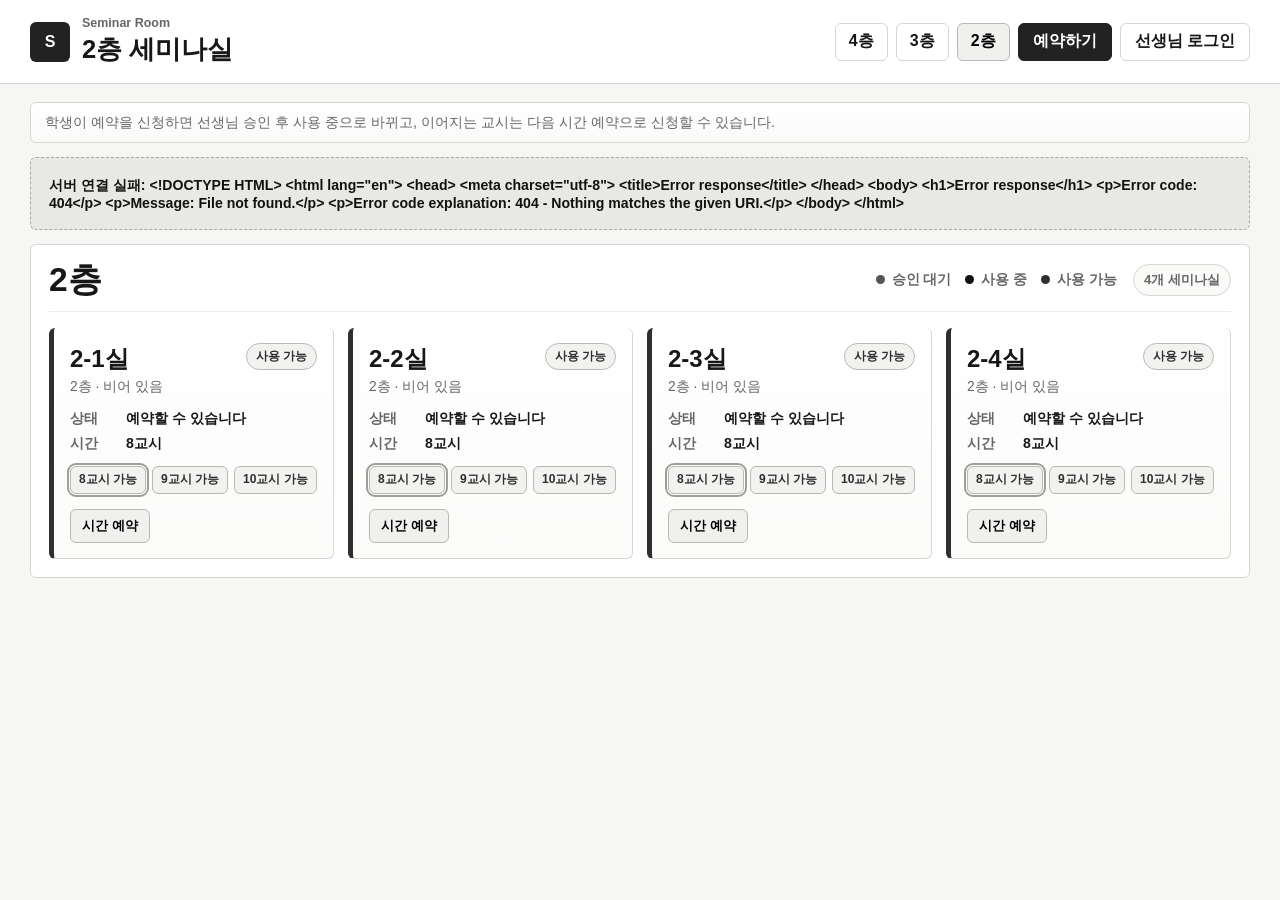
==== html/floor-2.html @ dc7cdc31 "세미나 프로젝트 프로토타입" ====
<!doctype html>
<html lang="ko">
  <head>
    <meta charset="utf-8" />
    <meta name="viewport" content="width=device-width, initial-scale=1" />
    <title>2층 세미나실</title>
    <link rel="stylesheet" href="../css/styles.css" />
  </head>
  <body data-page="floor" data-floor="2">
    <div class="app-shell">
      <header class="site-header">
        <div class="brand">
          <span class="brand-mark">S</span>
          <div>
            <p>Seminar Room</p>
            <h1>2층 세미나실</h1>
          </div>
        </div>
        <nav class="header-actions" aria-label="주요 기능">
          <a class="nav-link" href="index.html">4층</a>
          <a class="nav-link" href="floor-3.html">3층</a>
          <a class="nav-link active" href="floor-2.html">2층</a>
          <button id="openReservationButton" type="button">예약하기</button>
          <button id="openLoginButton" class="secondary" type="button">
            선생님 로그인
          </button>
        </nav>
      </header>

      <main class="main-layout">
        <section class="status-toolbar" aria-label="상태 안내">
          <p>
            학생이 예약을 신청하면 선생님 승인 후 사용 중으로 바뀌고, 이어지는
            교시는 다음 시간 예약으로 신청할 수 있습니다.
          </p>
        </section>

        <section
          id="floorGrid"
          class="floor-grid"
          aria-label="2층 세미나실"
        ></section>
      </main>
    </div>

    <dialog id="reservationDialog" class="dialog">
      <form id="reservationForm" class="dialog-panel">
        <div class="dialog-heading">
          <div>
            <p>Reservation</p>
            <h2>세미나실 예약</h2>
          </div>
          <button
            id="closeReservationButton"
            class="icon-button"
            type="button"
            aria-label="닫기"
          >
            x
          </button>
        </div>
        <label>
          사용 교시
          <select id="periodSelect" required></select>
        </label>
        <label>
          세미나실
          <select id="roomSelect" required></select>
        </label>
        <label>
          학생 이름
          <input
            id="studentInput"
            type="text"
            placeholder="예: 김민준"
            required
            autocomplete="off"
          />
        </label>
        <label>
          사유
          <input
            id="reasonInput"
            type="text"
            placeholder="예: 팀 프로젝트 회의"
            required
            autocomplete="off"
          />
        </label>
        <button type="submit">예약 신청하기</button>
        <p id="formMessage" class="form-message" role="status"></p>
      </form>
    </dialog>

    <dialog id="loginDialog" class="dialog">
      <form id="loginForm" class="dialog-panel">
        <div class="dialog-heading">
          <div>
            <p>Teacher Access</p>
            <h2>선생님 로그인</h2>
          </div>
          <button
            id="closeLoginButton"
            class="icon-button"
            type="button"
            aria-label="닫기"
          >
            x
          </button>
        </div>
        <label>
          교사 이름
          <input
            id="teacherName"
            type="text"
            autocomplete="username"
            placeholder="이름을 입력하세요"
            required
          />
        </label>
        <label>
          비밀번호
          <input
            id="teacherPassword"
            type="password"
            autocomplete="current-password"
            placeholder="비밀번호를 입력하세요"
            required
          />
        </label>
        <button type="submit">로그인</button>
        <p id="loginError" class="error" role="alert"></p>
      </form>
    </dialog>

    <template id="floorTemplate">
      <section class="floor-section">
        <div class="floor-heading">
          <h2></h2>
          <span></span>
        </div>
        <div class="room-grid"></div>
      </section>
    </template>

    <template id="roomCardTemplate">
      <article class="room-card">
        <div class="room-card-top">
          <div>
            <h3></h3>
            <p class="room-subtitle"></p>
          </div>
          <span class="status-pill"></span>
        </div>
        <dl class="room-details"></dl>
        <div class="card-actions"></div>
      </article>
    </template>

    <script src="../js/app.js"></script>
  </body>
</html>
---- css/styles.css ----
:root {
  color-scheme: light;
  --bg: #f6f6f4;
  --panel: #ffffff;
  --text: #171717;
  --subtext: #666666;
  --border: #d6d6d3;
  --border-soft: #ececea;
  --blue: #222222;
  --blue-dark: #000000;
  --green: #2f2f2f;
  --orange: #555555;
  --red: #111111;
  --green-bg: #f2f2f0;
  --orange-bg: #eeeeec;
  --red-bg: #e8e8e5;
  font-family: "Malgun Gothic", "Apple SD Gothic Neo", "Segoe UI", sans-serif;
}

* {
  box-sizing: border-box;
}

body {
  min-height: 100vh;
  margin: 0;
  background: var(--bg);
  color: var(--text);
}

button,
input,
select {
  font: inherit;
}

button {
  min-height: 38px;
  border: 1px solid var(--blue);
  border-radius: 6px;
  background: var(--blue);
  color: #ffffff;
  padding: 0 14px;
  font-weight: 700;
  cursor: pointer;
}

button:hover {
  background: var(--blue-dark);
}

button.secondary {
  border-color: var(--border);
  background: #ffffff;
  color: var(--text);
}

button.danger {
  border-color: var(--red);
  background: var(--red);
}

h1,
h2,
h3,
p {
  margin-top: 0;
}

.app-shell {
  min-height: 100vh;
}

.site-header {
  min-height: 76px;
  display: flex;
  align-items: center;
  justify-content: space-between;
  gap: 18px;
  border-bottom: 1px solid var(--border);
  background: #ffffff;
  padding: 16px 30px;
}

.brand {
  display: flex;
  align-items: center;
  gap: 12px;
}

.brand-mark {
  width: 40px;
  height: 40px;
  display: grid;
  place-items: center;
  border-radius: 6px;
  background: var(--blue);
  color: #ffffff;
  font-size: 1rem;
  font-weight: 800;
}

.brand p,
.dialog-heading p,
.teacher-panel-top p {
  margin-bottom: 2px;
  color: var(--subtext);
  font-size: 0.78rem;
  font-weight: 700;
}

.brand h1,
.dialog-heading h2,
.teacher-panel-top h2 {
  margin-bottom: 0;
}

.brand h1 {
  font-size: 1.6rem;
}

.header-actions {
  display: flex;
  flex-wrap: wrap;
  justify-content: flex-end;
  gap: 8px;
}

.nav-link {
  min-height: 38px;
  display: inline-flex;
  align-items: center;
  border: 1px solid var(--border);
  border-radius: 6px;
  background: #ffffff;
  color: var(--text);
  padding: 0 13px;
  text-decoration: none;
  font-weight: 700;
}

.nav-link.active {
  border-color: #b8b8b4;
  background: #f0f0ee;
  color: var(--blue-dark);
}

.main-layout {
  display: block;
  gap: 14px;
  padding: 18px 30px 26px;
}

.status-toolbar {
  border: 1px solid var(--border);
  border-radius: 6px;
  background: linear-gradient(180deg, #ffffff 0%, #fafaf9 100%);
  padding: 10px 14px;
  margin-bottom: 14px;
}

.status-toolbar p {
  margin-bottom: 0;
  color: var(--subtext);
  font-size: 0.9rem;
}

.floor-grid {
  display: grid;
  gap: 14px;
}

.floor-section {
  display: block;
  border: 1px solid var(--border);
  border-radius: 6px;
  background: var(--panel);
  padding: 18px;
}

.floor-heading {
  display: flex;
  align-items: center;
  gap: 16px;
  border-bottom: 1px solid var(--border-soft);
  padding-bottom: 14px;
  margin-bottom: 16px;
}

.floor-heading h2 {
  margin-bottom: 0;
  font-size: 2.1rem;
  line-height: 1;
}

.floor-heading > span {
  width: fit-content;
  border: 1px solid var(--border);
  border-radius: 999px;
  background: #fafaf9;
  color: var(--subtext);
  padding: 6px 10px;
  font-size: 0.82rem;
  font-weight: 700;
}

.floor-status-list {
  display: flex;
  gap: 14px;
  margin-left: auto;
}

.floor-status-list span {
  display: inline-flex;
  align-items: center;
  gap: 7px;
  color: var(--subtext);
  font-size: 0.86rem;
  font-weight: 700;
}

.dot {
  width: 9px;
  height: 9px;
  border-radius: 50%;
}

.dot.available {
  background: var(--green);
}

.dot.pending {
  background: var(--orange);
}

.dot.reserved,
.dot.unavailable {
  background: var(--red);
}

.room-grid {
  display: grid;
  grid-template-columns: repeat(auto-fit, minmax(220px, 1fr));
  align-items: stretch;
  gap: 14px;
}

.room-card {
  display: grid;
  grid-template-rows: auto auto auto;
  gap: 13px;
  min-height: 0;
  border: 1px solid var(--border);
  border-left: 5px solid var(--green);
  border-top: 0;
  border-radius: 6px;
  background: linear-gradient(180deg, #ffffff 0%, #fbfbfa 100%);
  padding: 15px 16px;
}

.room-card.pending {
  border-left-color: var(--orange);
}

.room-card.reserved,
.room-card.using,
.room-card.unavailable {
  border-left-color: var(--red);
}

.room-card-top {
  display: flex;
  align-items: flex-start;
  justify-content: space-between;
  gap: 10px;
}

.room-card h3 {
  margin-bottom: 3px;
  font-size: 1.5rem;
}

.room-subtitle {
  margin-bottom: 0;
  color: var(--subtext);
  font-size: 0.86rem;
}

.status-pill {
  display: inline-flex;
  align-items: center;
  min-height: 27px;
  border: 1px solid #b8b8b4;
  border-radius: 999px;
  background: var(--green-bg);
  color: var(--green);
  padding: 0 9px;
  font-size: 0.78rem;
  font-weight: 800;
  white-space: nowrap;
}

.status-pill.pending {
  border-color: #c8c8c3;
  background: var(--orange-bg);
  color: var(--orange);
}

.status-pill.reserved,
.status-pill.using,
.status-pill.unavailable {
  border-color: #a8a8a4;
  background: var(--red-bg);
  color: var(--red);
}

.room-details {
  display: grid;
  grid-template-columns: 48px 1fr;
  gap: 6px 8px;
  margin: 0;
  font-size: 0.88rem;
}

.room-details dt {
  color: var(--subtext);
  font-weight: 700;
}

.room-details dd {
  min-width: 0;
  margin: 0;
  overflow-wrap: anywhere;
  font-weight: 700;
}

.period-summary {
  display: flex;
  flex-wrap: wrap;
  gap: 6px;
}

.period-chip {
  min-height: 28px;
  display: inline-flex;
  align-items: center;
  justify-content: center;
  border: 1px solid var(--border);
  border-radius: 6px;
  background: #fafaf9;
  color: var(--subtext);
  padding: 0 8px;
  font-size: 0.75rem;
  font-weight: 700;
  white-space: nowrap;
}

.period-chip.available {
  border-color: #b8b8b4;
  background: var(--green-bg);
  color: var(--green);
}

.period-chip.pending,
.period-chip.reserved {
  border-color: #c8c8c3;
  background: var(--orange-bg);
  color: var(--orange);
}

.period-chip.using,
.period-chip.unavailable {
  border-color: #a8a8a4;
  background: var(--red-bg);
  color: var(--red);
}

.period-chip.active {
  outline: 2px solid #9f9f9a;
  outline-offset: 1px;
}

.card-actions {
  display: flex;
  flex-wrap: wrap;
  gap: 7px;
  margin-top: 2px;
}

.card-actions button {
  min-height: 34px;
  border-color: var(--border);
  background: #ffffff;
  color: var(--text);
  padding: 0 11px;
  font-size: 0.84rem;
}

.card-actions button:first-child {
  border-color: #b8b8b4;
  background: #f0f0ee;
  color: var(--blue-dark);
}

.dialog {
  width: min(440px, calc(100% - 28px));
  border: 0;
  padding: 0;
  background: transparent;
}

.dialog::backdrop {
  background: rgb(0 0 0 / 35%);
}

.dialog-panel {
  display: grid;
  gap: 13px;
  border: 1px solid var(--border);
  border-radius: 8px;
  background: #ffffff;
  padding: 18px;
}

.dialog-heading,
.teacher-panel-top {
  display: flex;
  align-items: flex-start;
  justify-content: space-between;
  gap: 12px;
}

.icon-button {
  width: 32px;
  min-height: 32px;
  border-color: var(--border);
  background: #ffffff;
  color: var(--text);
  padding: 0;
}

label {
  display: grid;
  gap: 6px;
  color: var(--subtext);
  font-size: 0.88rem;
  font-weight: 700;
}

input,
select {
  width: 100%;
  min-height: 40px;
  border: 1px solid var(--border);
  border-radius: 6px;
  background: #ffffff;
  color: var(--text);
  padding: 0 10px;
  outline: none;
}

input:focus,
select:focus {
  border-color: var(--blue);
  box-shadow: 0 0 0 3px rgb(34 34 34 / 12%);
}

.error,
.form-message {
  min-height: 20px;
  margin: 0;
  font-size: 0.88rem;
  font-weight: 700;
}

.error {
  color: var(--red);
}

.teacher-layout {
  grid-template-rows: auto minmax(0, 1fr);
}

.teacher-panel {
  width: 100%;
  border: 1px solid var(--border);
  border-radius: 6px;
  background: #ffffff;
  padding: 16px;
}

body:not([data-page="teacher"]) .teacher-panel {
  position: fixed;
  right: 18px;
  bottom: 18px;
  z-index: 6;
  width: min(390px, calc(100% - 36px));
  max-height: min(620px, calc(100vh - 36px));
  overflow: auto;
}

.inbox {
  display: grid;
  gap: 10px;
  margin-top: 14px;
}

.notice {
  border: 1px solid var(--border);
  border-left: 4px solid var(--blue);
  border-radius: 6px;
  background: linear-gradient(180deg, #ffffff 0%, #fbfbfa 100%);
  padding: 12px;
}

.notice strong {
  display: block;
  margin-bottom: 4px;
}

.notice p {
  margin-bottom: 8px;
  line-height: 1.45;
}

.notice small {
  color: var(--subtext);
  font-weight: 700;
}

.notice-actions {
  display: flex;
  flex-wrap: wrap;
  gap: 7px;
  margin-top: 10px;
}

.notice-actions button {
  min-height: 34px;
  padding: 0 11px;
  font-size: 0.84rem;
}

.empty-state {
  border: 1px dashed var(--border);
  border-radius: 6px;
  background: #fafaf9;
  padding: 18px;
  color: var(--subtext);
  text-align: center;
}

.empty-state.error {
  border-color: #a8a8a4;
  background: var(--red-bg);
  color: var(--red);
  text-align: left;
}

.empty-state.empty {
  background: #ffffff;
}

.review-info .room-details {
  grid-template-columns: 80px 1fr;
  margin-bottom: 8px;
}

.review-info .room-details dd {
  white-space: nowrap;
  overflow: hidden;
  text-overflow: ellipsis;
}

.highlight-reason {
  border-left: 3px solid var(--blue);
  border-radius: 6px;
  background: #f0f0ee;
  color: var(--blue-dark);
  padding: 9px;
}

.review-actions {
  display: grid;
  gap: 13px;
}

.divider {
  border: 0;
  border-top: 1px solid var(--border);
  margin: 0;
}

.reject-form {
  display: grid;
  gap: 10px;
}

@media (max-width: 760px) {
  .site-header {
    align-items: stretch;
    flex-direction: column;
    padding: 14px 16px;
  }

  .header-actions {
    justify-content: flex-start;
  }

  .main-layout {
    padding: 14px 16px 22px;
  }

  .floor-section {
    padding: 14px;
  }

  .floor-heading {
    align-items: flex-start;
    flex-direction: column;
    gap: 10px;
  }

  .floor-status-list {
    flex-wrap: wrap;
    margin-left: 0;
  }

  .room-card-top {
    align-items: stretch;
    flex-direction: column;
  }

  .status-pill {
    width: fit-content;
  }
}
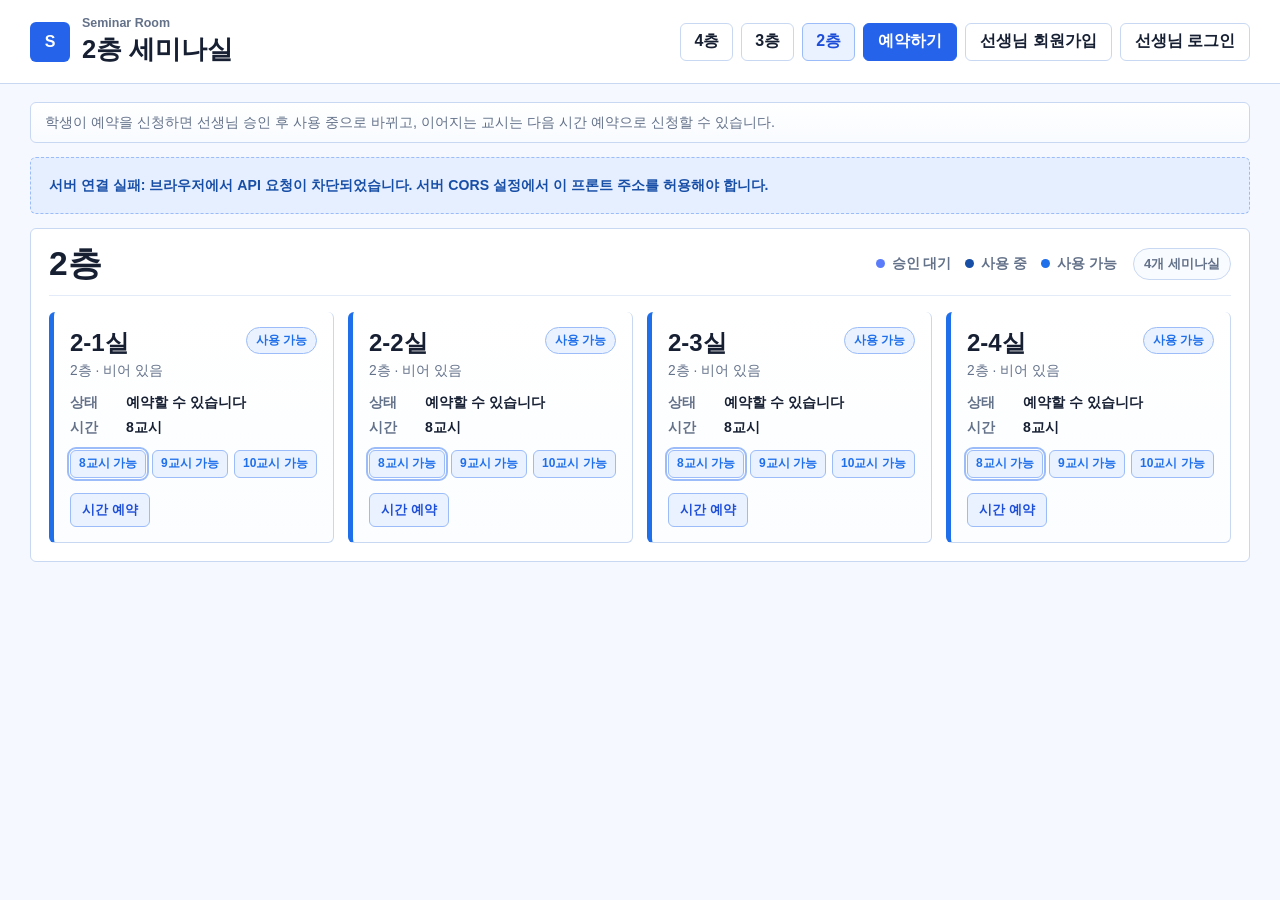
==== commit c0028716: "회원가입 기능 추가 및 파일 세분화" ====
--- a/html/floor-2.html
+++ b/html/floor-2.html
@@ -21,6 +21,9 @@
           <a class="nav-link" href="floor-3.html">3층</a>
           <a class="nav-link active" href="floor-2.html">2층</a>
           <button id="openReservationButton" type="button">예약하기</button>
+          <button id="openSignupButton" class="secondary" type="button">
+            선생님 회원가입
+          </button>
           <button id="openLoginButton" class="secondary" type="button">
             선생님 로그인
           </button>
@@ -129,7 +132,61 @@
           />
         </label>
         <button type="submit">로그인</button>
+        <button id="openSignupFromLoginButton" class="text-button" type="button">
+          선생님 회원가입
+        </button>
         <p id="loginError" class="error" role="alert"></p>
+      </form>
+    </dialog>
+
+    <dialog id="signupDialog" class="dialog">
+      <form id="signupForm" class="dialog-panel">
+        <div class="dialog-heading">
+          <div>
+            <p>Teacher Access</p>
+            <h2>선생님 회원가입</h2>
+          </div>
+          <button
+            id="closeSignupButton"
+            class="icon-button"
+            type="button"
+            aria-label="닫기"
+          >
+            x
+          </button>
+        </div>
+        <label>
+          교사 이름
+          <input
+            id="signupTeacherName"
+            type="text"
+            autocomplete="username"
+            placeholder="이름을 입력하세요"
+            required
+          />
+        </label>
+        <label>
+          선생님 가입 코드
+          <input
+            id="signupTeacherKey"
+            type="password"
+            autocomplete="off"
+            placeholder="백엔드에서 정한 가입 코드를 입력하세요"
+            required
+          />
+        </label>
+        <label>
+          사용할 비밀번호
+          <input
+            id="signupTeacherPassword"
+            type="password"
+            autocomplete="new-password"
+            placeholder="비밀번호를 입력하세요"
+            required
+          />
+        </label>
+        <button type="submit">회원가입</button>
+        <p id="signupMessage" class="form-message" role="status"></p>
       </form>
     </dialog>
 
@@ -157,6 +214,7 @@
       </article>
     </template>
 
-    <script src="../js/app.js"></script>
+    <script src="../js/common.js"></script>
+    <script src="../js/floor.js"></script>
   </body>
 </html>
--- a/css/styles.css
+++ b/css/styles.css
@@ -1,19 +1,19 @@
 :root {
   color-scheme: light;
-  --bg: #f6f6f4;
+  --bg: #f5f8ff;
   --panel: #ffffff;
-  --text: #171717;
-  --subtext: #666666;
-  --border: #d6d6d3;
-  --border-soft: #ececea;
-  --blue: #222222;
-  --blue-dark: #000000;
-  --green: #2f2f2f;
-  --orange: #555555;
-  --red: #111111;
-  --green-bg: #f2f2f0;
-  --orange-bg: #eeeeec;
-  --red-bg: #e8e8e5;
+  --text: #172033;
+  --subtext: #637189;
+  --border: #c9d8f2;
+  --border-soft: #e3ebf8;
+  --blue: #2563eb;
+  --blue-dark: #1d4ed8;
+  --green: #1f6feb;
+  --orange: #5b7cfa;
+  --red: #174ea6;
+  --green-bg: #eaf2ff;
+  --orange-bg: #eef2ff;
+  --red-bg: #e6efff;
   font-family: "Malgun Gothic", "Apple SD Gothic Neo", "Segoe UI", sans-serif;
 }
 
@@ -60,6 +60,20 @@
   background: var(--red);
 }
 
+button.text-button {
+  min-height: auto;
+  border: 0;
+  background: transparent;
+  color: var(--blue-dark);
+  padding: 0;
+  justify-self: center;
+}
+
+button.text-button:hover {
+  background: transparent;
+  text-decoration: underline;
+}
+
 h1,
 h2,
 h3,
@@ -140,8 +154,8 @@
 }
 
 .nav-link.active {
-  border-color: #b8b8b4;
-  background: #f0f0ee;
+  border-color: #9bbcf8;
+  background: #eaf2ff;
   color: var(--blue-dark);
 }
 
@@ -154,7 +168,7 @@
 .status-toolbar {
   border: 1px solid var(--border);
   border-radius: 6px;
-  background: linear-gradient(180deg, #ffffff 0%, #fafaf9 100%);
+  background: linear-gradient(180deg, #ffffff 0%, #f8fbff 100%);
   padding: 10px 14px;
   margin-bottom: 14px;
 }
@@ -197,7 +211,7 @@
   width: fit-content;
   border: 1px solid var(--border);
   border-radius: 999px;
-  background: #fafaf9;
+  background: #f8fbff;
   color: var(--subtext);
   padding: 6px 10px;
   font-size: 0.82rem;
@@ -254,7 +268,7 @@
   border-left: 5px solid var(--green);
   border-top: 0;
   border-radius: 6px;
-  background: linear-gradient(180deg, #ffffff 0%, #fbfbfa 100%);
+  background: linear-gradient(180deg, #ffffff 0%, #fbfdff 100%);
   padding: 15px 16px;
 }
 
@@ -290,7 +304,7 @@
   display: inline-flex;
   align-items: center;
   min-height: 27px;
-  border: 1px solid #b8b8b4;
+  border: 1px solid #9bbcf8;
   border-radius: 999px;
   background: var(--green-bg);
   color: var(--green);
@@ -301,7 +315,7 @@
 }
 
 .status-pill.pending {
-  border-color: #c8c8c3;
+  border-color: #b8c7ff;
   background: var(--orange-bg);
   color: var(--orange);
 }
@@ -309,7 +323,7 @@
 .status-pill.reserved,
 .status-pill.using,
 .status-pill.unavailable {
-  border-color: #a8a8a4;
+  border-color: #9bbcf8;
   background: var(--red-bg);
   color: var(--red);
 }
@@ -347,7 +361,7 @@
   justify-content: center;
   border: 1px solid var(--border);
   border-radius: 6px;
-  background: #fafaf9;
+  background: #f8fbff;
   color: var(--subtext);
   padding: 0 8px;
   font-size: 0.75rem;
@@ -356,27 +370,27 @@
 }
 
 .period-chip.available {
-  border-color: #b8b8b4;
+  border-color: #9bbcf8;
   background: var(--green-bg);
   color: var(--green);
 }
 
 .period-chip.pending,
 .period-chip.reserved {
-  border-color: #c8c8c3;
+  border-color: #b8c7ff;
   background: var(--orange-bg);
   color: var(--orange);
 }
 
 .period-chip.using,
 .period-chip.unavailable {
-  border-color: #a8a8a4;
+  border-color: #9bbcf8;
   background: var(--red-bg);
   color: var(--red);
 }
 
 .period-chip.active {
-  outline: 2px solid #9f9f9a;
+  outline: 2px solid #9bbcf8;
   outline-offset: 1px;
 }
 
@@ -397,8 +411,8 @@
 }
 
 .card-actions button:first-child {
-  border-color: #b8b8b4;
-  background: #f0f0ee;
+  border-color: #9bbcf8;
+  background: #eaf2ff;
   color: var(--blue-dark);
 }
 
@@ -462,7 +476,7 @@
 input:focus,
 select:focus {
   border-color: var(--blue);
-  box-shadow: 0 0 0 3px rgb(34 34 34 / 12%);
+  box-shadow: 0 0 0 3px rgb(37 99 235 / 14%);
 }
 
 .error,
@@ -509,7 +523,7 @@
   border: 1px solid var(--border);
   border-left: 4px solid var(--blue);
   border-radius: 6px;
-  background: linear-gradient(180deg, #ffffff 0%, #fbfbfa 100%);
+  background: linear-gradient(180deg, #ffffff 0%, #fbfdff 100%);
   padding: 12px;
 }
 
@@ -544,14 +558,14 @@
 .empty-state {
   border: 1px dashed var(--border);
   border-radius: 6px;
-  background: #fafaf9;
+  background: #f8fbff;
   padding: 18px;
   color: var(--subtext);
   text-align: center;
 }
 
 .empty-state.error {
-  border-color: #a8a8a4;
+  border-color: #9bbcf8;
   background: var(--red-bg);
   color: var(--red);
   text-align: left;
@@ -575,7 +589,7 @@
 .highlight-reason {
   border-left: 3px solid var(--blue);
   border-radius: 6px;
-  background: #f0f0ee;
+  background: #eaf2ff;
   color: var(--blue-dark);
   padding: 9px;
 }
